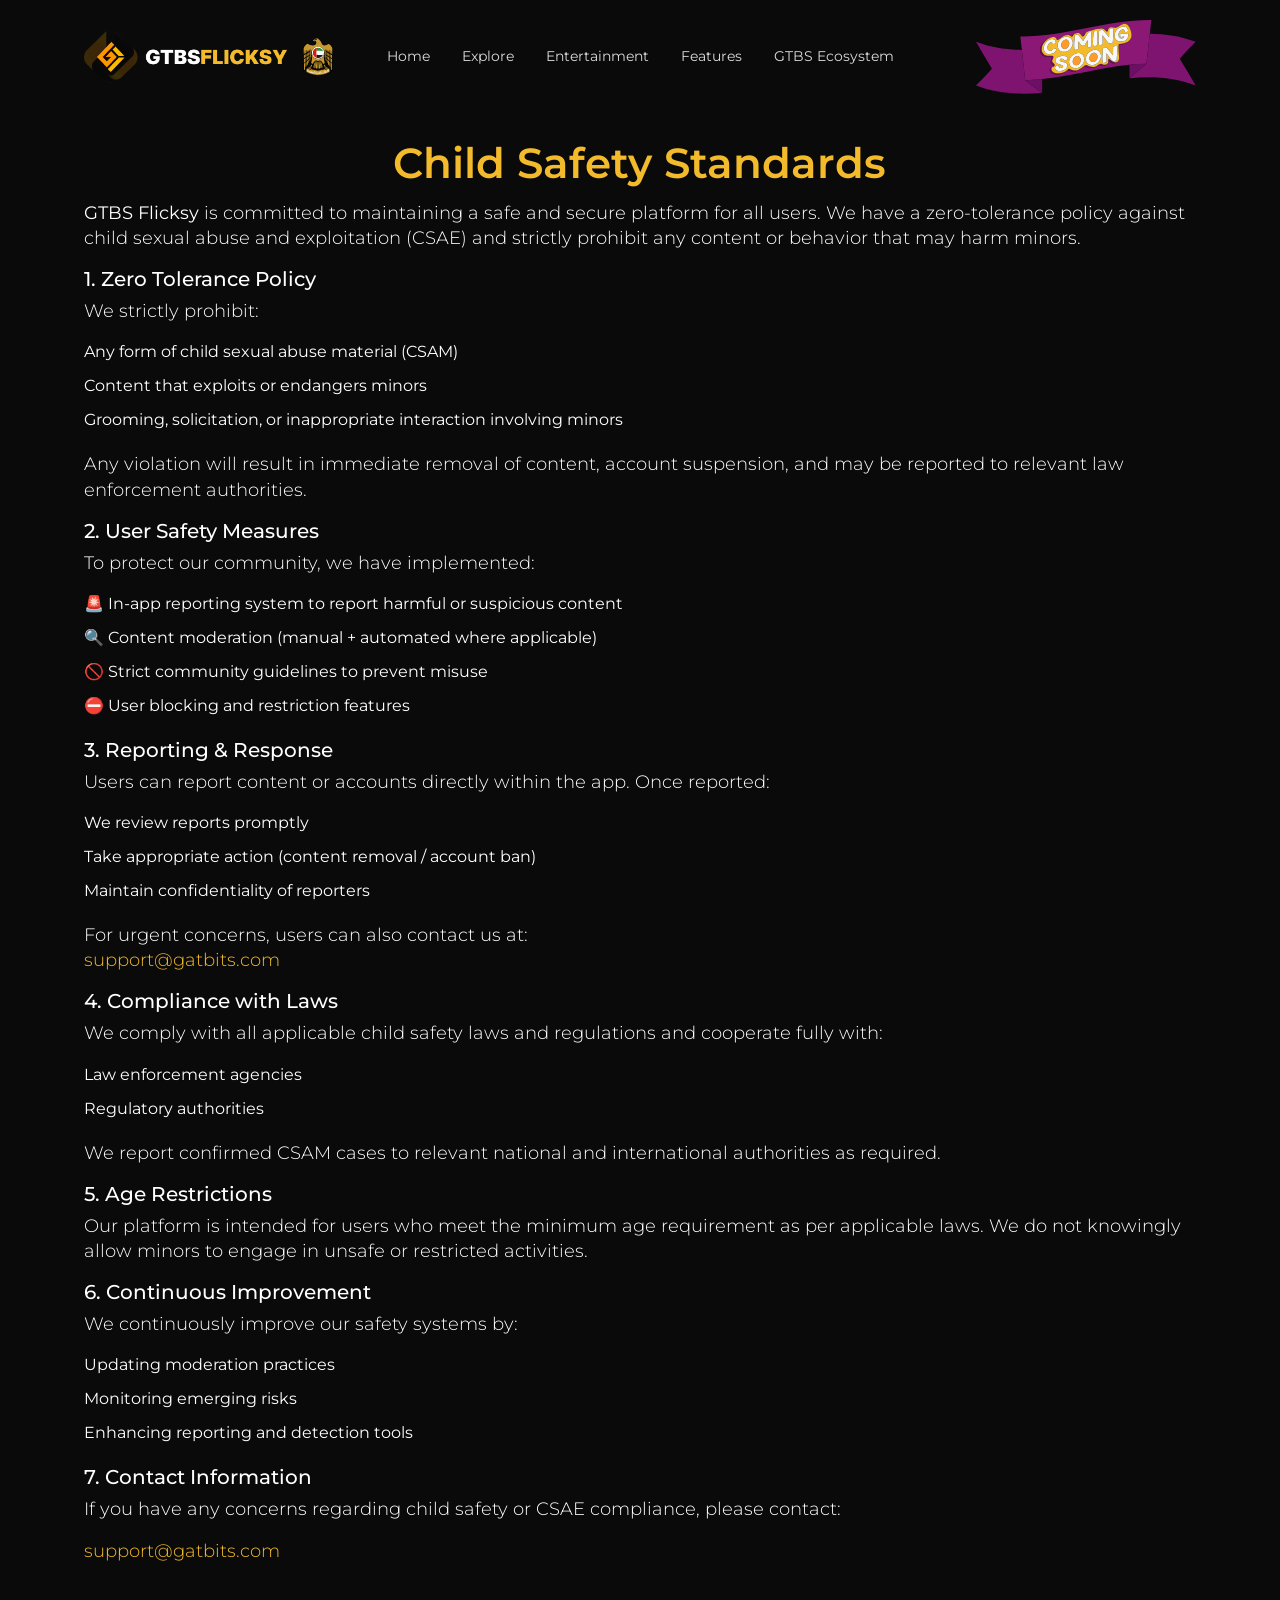
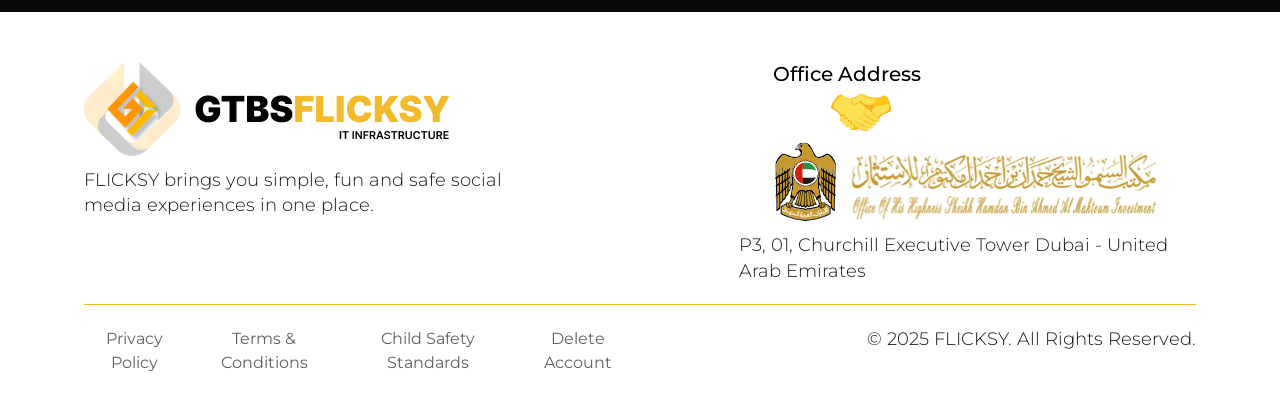
==== child-safety-standards.html @ e1924f6b "child page update" ====
<!DOCTYPE html>
<html lang="en">

<head>
<meta charset="UTF-8">
<meta name="viewport" content="width=device-width, initial-scale=1.0">

<title>Child Safety Standards (CSAE) | FLICKSY</title>

<link href="https://fonts.googleapis.com/css2?family=Montserrat:wght@100..900&display=swap" rel="stylesheet">
<link rel="stylesheet" href="css/bootstrap.min.css">
<link rel="stylesheet" href="css/style.css">

<link rel="icon" type="image/png" sizes="32x32" href="images/Union.png"/>

<script src="js/jquery.min.js"></script>
<script src="js/bootstrap.min.js"></script>
<script src="js/bootstrap.bundle.js"></script>
</head>


<body>


<header>

<div class="container">

<div class="row">

<div class="col-lg-3">
<div class="logo">
<a href="#">
<img class="eaglelogo" src="images/Eagle.svg">
<img src="images/logo.png">
</a>
</div>
</div>


<div class="col-lg-6">

<div class="navigation d-flex justify-content-center">

<nav class="navbar navbar-expand-lg">

<button class="navbar-toggler" type="button" data-bs-toggle="collapse" data-bs-target="#navbarSupportedContent">
<img src="images/toggle_icon.svg">
</button>

<div class="collapse navbar-collapse" id="navbarSupportedContent">

<ul class="navbar-nav">

<li class="nav-item">
<a class="nav-link" href="#home">Home</a>
</li>

<li class="nav-item">
<a class="nav-link" href="#explore">Explore</a>
</li>

<li class="nav-item">
<a class="nav-link" href="#entertainment">Entertainment</a>
</li>

<li class="nav-item">
<a class="nav-link" href="#screens">Features</a>
</li>

<li class="nav-item">
<a class="nav-link" href="#ecosystem">GTBS Ecosystem</a>
</li>

</ul>

</div>

</nav>

</div>

</div>



<div class="col-lg-3">

<div class="header_right">
<div class="comming_soon">
<img src="images/comming_soon_vector.svg">
</div>
</div>

</div>

</div>

</div>

</header>



<div class="privancy_cntblock top-section-gap">

<section class="faq_sec">

<div class="container">

<div class="row justify-content-center">

<div class="col-lg-8">

<div class="section-title">
<h1 class="text-gradient text-center">Child Safety Standards</h1>
<!-- <p class="text-center small mb-0"><strong>Effective date:</strong> <time datetime="2026-03-20">March 20, 2026</time></p> -->
</div>

</div>

</div>

</div>

</section>



<div class="container">

<div class="create-item-wrapper plicy_sec">

<p>
<strong>GTBS Flicksy</strong> is committed to maintaining a safe and secure platform for all users. We have a zero-tolerance policy against child sexual abuse and exploitation (CSAE) and strictly prohibit any content or behavior that may harm minors.
</p>

<h5>1. Zero Tolerance Policy</h5>

<p>We strictly prohibit:</p>

<ul>
<li>Any form of child sexual abuse material (CSAM)</li>
<li>Content that exploits or endangers minors</li>
<li>Grooming, solicitation, or inappropriate interaction involving minors</li>
</ul>

<p>Any violation will result in immediate removal of content, account suspension, and may be reported to relevant law enforcement authorities.</p>

<h5>2. User Safety Measures</h5>

<p>To protect our community, we have implemented:</p>

<ul>
<li>🚨 In-app reporting system to report harmful or suspicious content</li>
<li>🔍 Content moderation (manual + automated where applicable)</li>
<li>🚫 Strict community guidelines to prevent misuse</li>
<li>⛔ User blocking and restriction features</li>
</ul>

<h5>3. Reporting &amp; Response</h5>

<p>Users can report content or accounts directly within the app. Once reported:</p>

<ul>
<li>We review reports promptly</li>
<li>Take appropriate action (content removal / account ban)</li>
<li>Maintain confidentiality of reporters</li>
</ul>

<p>For urgent concerns, users can also contact us at:<br>
<a href="mailto:support@gatbits.com">support@gatbits.com</a></p>

<h5>4. Compliance with Laws</h5>

<p>We comply with all applicable child safety laws and regulations and cooperate fully with:</p>

<ul>
<li>Law enforcement agencies</li>
<li>Regulatory authorities</li>
</ul>

<p>We report confirmed CSAM cases to relevant national and international authorities as required.</p>

<h5>5. Age Restrictions</h5>

<p>Our platform is intended for users who meet the minimum age requirement as per applicable laws. We do not knowingly allow minors to engage in unsafe or restricted activities.</p>

<h5>6. Continuous Improvement</h5>

<p>We continuously improve our safety systems by:</p>

<ul>
<li>Updating moderation practices</li>
<li>Monitoring emerging risks</li>
<li>Enhancing reporting and detection tools</li>
</ul>

<h5>7. Contact Information</h5>

<p>If you have any concerns regarding child safety or CSAE compliance, please contact:</p>

<p><a href="mailto:support@gatbits.com">support@gatbits.com</a></p>

</div>

</div>

</div>



<footer>

<div class="container">

<div class="d-flex justify-content-between align-items-center">

<div class="logo_f">

<img src="images/logo2.png">

<div class="midfooter">
<p>FLICKSY brings you simple, fun and safe social media experiences in one place.</p>
</div>

</div>



<div class="address_footer lastchildfooter">

<h5><span>Office Address</span></h5>

<div class="address_cnt">

<div class="hand_shake_cntr">
<img src="images/hand_shake.svg">
</div>

<div class="footerlogo3">
<img src="images/footer_img.svg">
</div>

<p>P3, 01, Churchill Executive Tower Dubai - United Arab Emirates</p>

</div>

</div>

</div>



<div class="copyright d-flex align-items-center gap-2">

<div class="footermenu d-flex gap-2">

<a href="privacy-policy.html">Privacy Policy</a>

<a href="terms-and-conditions.html">Terms & Conditions</a>

<a href="child-safety-standards.html">Child Safety Standards</a>

<a href="delete-account.html">Delete Account</a>

</div>

<p>© 2025 FLICKSY. All Rights Reserved.</p>

</div>

</div>

</footer>



<script src="js/slick.js"></script>
<link rel="stylesheet" href="css/slick.css">

<script>

$('.autoplay_two').slick({

slidesToShow:3,
slidesToScroll:1,
autoplay:true,
autoplaySpeed:2000,

responsive:[

{breakpoint:1200,settings:{slidesToShow:3}},
{breakpoint:1024,settings:{slidesToShow:2}},
{breakpoint:768,settings:{slidesToShow:2}},
{breakpoint:576,settings:{slidesToShow:1,arrows:false}}

]

});

</script>


</body>
</html>
---- css/style.css ----
body {
    font-family: "Montserrat", sans-serif;
    background-color: #0A0A0A;
}

a {
    text-decoration: none;
    transition: 0.5s all;
}

img {
    max-width: 100%;
}

ul {
    list-style: none;
    padding: 0px;
    margin: 0px;
}

p {
    font-size: 20px;
    line-height: 140%;
    font-weight: 300;
}

h1 {
    font-size: 60px;
    line-height: 140%;
    font-weight: 600;
}

.h2,
h2 {
    font-size: 2.8rem;
    font-weight: 700;
}

.container,
.container-lg,
.container-md,
.container-sm,
.container-xl,
.container-xxl {
    max-width: 1510px;
    padding: 0px 20px;
}

header {
    padding: 20px 0px;
    position: relative;
    z-index: 666;
}

header .logo {
    max-width: 284px;
}

header .logo a {
    display: flex;
    align-items: center;
    gap: 15px;
    flex-direction: row-reverse;
    justify-content: left;
}

header .logo img.eaglelogo {
    width: 30px;
}


.navigation nav ul li a {
    font-size: 15px;
    color: #DADADA;
    padding: 0px;
    text-transform: capitalize;
}

header .row {
    align-items: center;
}

.navigation nav ul {
    gap: 42px;
    justify-content: start;
    width: 100%;
}

.navigation nav ul li a:focus{ color: #fff; }
.navigation nav ul li a:focus-visible { outline: none; box-shadow: none; }

.header_right {
    display: flex;
    justify-content: flex-end;
    gap: 28px;
    align-items: center;
}

.navbar-expand-lg {
    padding: 0px !important;
}

.navigation nav ul li a:hover {
    color: #F3BB2B;
}

.hero_banner_ {
    width: 100%;
    display: flex;
    min-height: 1010px;
    background-image: url("../images/herobg.svg");
    background-position: center;
    background-repeat: no-repeat;
    background-size: cover;
    color: #fff;
    justify-content: center;
    align-items: center;
    position: relative;
    margin-top: -150px;
}

.banner_content {
    text-align: left;
    color: #fff;
    width: 90%;
}

.comming_soon {
    max-width: 220px;
}


.hero_banner_ .row {
    align-items: center;
}

.btn_work a {
    padding: 18px 44px;
    background-color: #FF9B0F;
    border-radius: 50px;
    color: #000;
    font-size: 18px;
    font-weight: 700;
}

.hero_banner_ .btn_work p {
    padding: 18px 44px;
    background-color: #FF9B0F;
    border-radius: 50px;
    color: #000;
    font-size: 18px;
    font-weight: 700;
}

.btn_work a:hover {
    background-color: #d88c22;
}

.btn_work {
    display: inline-block;
    margin-top: 36px;
}

.banner_cnt p {
    padding-top: 10px;
}

.banner_vector {
    max-width: 630px;
}




section.aboutus_section {
    width: 100%;
    display: block;
    padding: 100px 0px;
    color: #000;
    background-color: #fff;
    background-image: url(../images/aboutbg.svg);
    background-position: center top;
    background-repeat: no-repeat;
}

section.aboutus_section h2 {
    width: 100%;
}

.about_vector {
    max-width: 720px;
}

.about_cnt_bl ul {
    display: flex;
    flex-direction: column;
    gap: 40px;
}

.about_cnt_bl ul li {
    display: flex;
    align-items: center;
    gap: 10px;
}

section.aboutus_section .row {
    padding-top: 20px;
    align-items: center;
    row-gap: 30px;
}

.about_cnt_bl {
    padding-top: 55px;
}

.features_section {
    width: 100%;
    display: block;
    padding: 100px 0px 0px;
}

.features_section .top_heading_cnt {
    width: 50%;
}

.features_bl_S {
    position: relative;
    background-color: #F5FDEB;
    padding: 70px 50px 10px 50px;
    border-radius: 22px;
    min-height: 430px;
    display: flex;
    flex-direction: column;
    justify-content: center;
}

.number_top {
    width: 94px;
    height: 82px;
    background-color: #030D03;
    color: #fff;
    display: flex;
    align-items: center;
    justify-content: center;
    font-size: 24px;
    border-radius: 25px 0px;
    position: absolute;
    left: 0px;
    top: 0px;
}

.features_bl_S h3 {
    font-size: 40px;
    font-weight: 700;
    color: #10410F;
}

.features_bl_S p {
    color: #555555;
    margin-bottom: 10px;
}

a.learnmore {
    font-size: 22px;
    color: #10410F;
}

.features_bl_S.twobg {
    background-color: #EBECFD;
}

.features_bl_S.threebg {
    background-color: #EBFAFD;
}

.features_bl_S.fourbg {
    background-color: #FDEBF6;
}

.features_bl_S.fivebg {
    background-color: #FDEBEB;
}

.features_bl_S.sixbg {
    background-color: #FDF4EB;
}

.coming_outer {
    width: 100%;
    padding: 80px 0px;
    background-color: #fff;
    background-image: url(../images/comingsoonbg.svg);
    background-position: center top;
    background-repeat: no-repeat;
}

.comingsoon_vector {
    max-width: 1050px;
    margin: 0 auto;
}

.socialmediabg {
    background-image: url(../images/social_mediabg.jpg);
    background-position: center top;
    background-repeat: no-repeat;
    background-color: #fff;
    padding: 135px 0px 50px;
    color: #fff;
}

.socialmediabg .autoplay_two {
    margin-top: 40px;
}

.categories_block {
    background-color: #fff;
    border-radius: 20px;
    box-shadow: 0px 5px 15px #00000040;
    color: #000;
    padding: 0px 50px;
    text-align: center;
}

.socialmediabg .comedy_series {
    max-width: 295px;
    margin: 0 auto;
}

.socialmediabg .cnt_comedy {
    padding-top: 50px;
}

.socialmediabg .slick-track {
    gap: 40px;
    display: flex;
    padding-bottom: 20px;
}














.slick-arrow {
    position: absolute;
    right: 30px;
    top: -60px;
}

.slick-prev {
    background-image: url(../images/rightarrow2.svg);
    background-position: right;
    background-repeat: no-repeat;
    width: 28px;
    height: 30px;
    background-color: transparent;
    font-size: 0px;
    border: none;
}

.slick-next {
    background-image: url(../images/rightarrow2.svg);
    background-position: right;
    background-repeat: no-repeat;
    margin-right: 50px;
    width: 28px;
    height: 30px;
    background-color: transparent;
    font-size: 0px;
    border: none;
    transform: rotate(180deg);
}

.slick-arrow:focus-visible {
    outline: none;
}



/* 
@keyframes floatBlur {
    0% {
        transform: translate(0, 0) scale(1);
    }

    25% {
        transform: translate(200px, 100px) scale(1.1);
    }

    50% {
        transform: translate(600px, 400px) scale(1.05);
    }

    75% {
        transform: translate(200px, 300px) scale(1.1);
    }

    100% {
        transform: translate(0, 0) scale(1);
    }
} */
.platform_s_cnt:hover h5 {
    transform: translateX(-140%);
}

.footermenu.d-flex.gap-2 {
    width: 100%;
}

.platform_s_cnt {
    position: relative;
    width: 97%;
    height: 410px;
    border-bottom-left-radius: 24px;
    cursor: pointer;
    border: 1px solid rgb(255 255 255 / 23%);
    border-radius: 5px;
    padding: 20px 20px 10px;
    overflow: hidden;
    color: #c7c7c7;
    margin-bottom: 50px;
    background: linear-gradient(143deg, rgba(16, 16, 16, 1) 0%, rgba(25, 42, 23, 1) 130%);
}

.platform_s_cnt.twobg {
    background: linear-gradient(143deg, rgba(16, 16, 16, 1) 0%, rgba(36, 29, 27, 1) 200%);
}

.platform_s_cnt.threebg {
    background: linear-gradient(143deg, rgba(16, 16, 16, 1) 0%, rgba(22, 38, 53, 1) 200%);
}

.platform_s_cnt.fourbg {
    background: linear-gradient(143deg, rgba(16, 16, 16, 1) 0%, rgba(42, 34, 54, 1) 200%);
}

.platform_s_cnt.fivebg {
    background: linear-gradient(143deg, rgba(16, 16, 16, 1) 0%, rgba(54, 46, 17, 1) 200%);
}

.top_bar {
    display: flex;
    width: 100%;
    align-items: center;
    justify-content: space-between;
    gap: 32px;
}

.platform_s_cnt h4 {
    font-size: 30px;
    font-weight: 500;
}

.platform_s_cnt h5 {
    font-size: 130px;
    font-weight: 400;
    margin: 20px 0px;
    color: transparent;
    -webkit-text-stroke: 1px #ffffff;
    text-stroke: 1px #ffffff;
    opacity: 0.2;
    line-height: 1;
    letter-spacing: 2px;
    white-space: nowrap;
    transform: translateX(0);
    transition: transform 2.5s ease;
}

.readbtn {
    justify-content: center;
    width: 80px;
    padding: 12px;
    height: 80px;
    transition: 1s;
    float: right;
    background-color: #ffffff0f;
    border-radius: 100px;
    display: flex;
    align-items: center;
    transform: rotate(-35deg);
}

.platform_s_cnt:hover .readbtn {
    background-color: #f3bb2b;
}


.top_bar h3 {
    font-weight: 800;
}



.beigns_ready_cta {
    padding: 10px 74px;
    min-height: 290px;
    color: #fff;
    width: 100%;
    border: 1px solid #262626;
    border-radius: 12px;
    background-image: url(../images/binge_bg.svg);
    background-position: center;
    background-repeat: no-repeat;
    display: flex;
    align-items: center;
    justify-content: center;
}

.beigns_ready_cta p {
    padding-top: 10px;
    color: #999;
    margin: 0px;
}

.beigns_ready_cta .row {
    align-items: center;
    width: 100%;
}

.entertainment_redefined {
    width: 100%;
    display: block;
    padding: 100px 0px 100px;
    color: #fff;
}

.cnt_enterment ul {
    display: flex;
    flex-direction: column;
    gap: 18px;
    margin-top: 30px;
}

.cnt_enterment ul li {
    display: flex;
    gap: 14px;
    align-items: center;
    font-size: 24px;
}

.entertainment_vector {
    max-width: 740px;
}

.entertainment_redefined p {
    margin: 20px 0px;
    color: #e2e2e2;
}

.slider {
    width: 100%;
    max-width: 100%;
    z-index: 666;
    padding-top: 30px;
}

section.ultimate_entertaintment_slide {
    width: 100%;
    color: #fff;
    text-align: center;
    padding: 0px 0px 100px;
    height: 100%;
    position: relative;
}

.ultimate_entertaintment_slide p.subtext {
    max-width: 70%;
    color: #d6d6d6;
    margin: 0 auto;
    padding-top: 12px;
}

.trading_series_setion {
    width: 100%;
    display: block;
    color: #fff;
}

.viewall a {
    font-size: 20px;
    color: #fff;
    transition: 1s;
}

.viewall a:hover {
    color: #f3bb2b;
}

.trading_series_setion ul {
    display: grid;
    grid-template-columns: repeat(5, 1fr);
    margin-top: 40px;
    gap: 12px;
}

.trading_series_setion ul li img {
    max-width: 245px;
}

.trading_series_setion ul li:last-child {
    display: none;
}

.privancy_cntblock ul{     padding-bottom: 20px;
    display: flex;
    flex-direction: column;
    gap: 10px; }

footer {
    width: 100%;
    position: relative;
    overflow: hidden;
    padding: 50px 0px 30px;
    text-align: center;
    color: #171717;
    background-color: #fff;
}

footer .d-flex p {
    width: 100%;
    font-size: 18px;
    text-align: left;
    margin: 0px;
    display: inline-block;
    padding: 0px;
    position: relative;
    z-index: 666;
}

footer .d-flex.align-items-center {
    align-items: start !important;
    gap: 80px;
}

.copyright {
    position: relative;
    border-top: 1px solid #F3BB2B;
    padding-top: 22px;
    margin-top: 20px;
}

footer .copyright p {
    margin: 0px;
    text-align: right;
}

.footermenu.d-flex.gap-2 a{ color: #0000009f; }

.logo_f {
    text-align: start;
    max-width: 474px;
}


section.ecosystem_section {
    width: 100%;
    display: block;
    background-color: #fff;
    position: relative;
    text-align: center;
    padding: 80px 0px;
    color: #000;
    background-color: #fff;
    background-image: url(../images/aboutbg.svg);
    background-position: center top;
    background-repeat: no-repeat;
}

section.ecosystem_section .container {
    position: relative;
    z-index: 666;
}

.ecosystem_section ul {
    display: flex;
    flex-wrap: wrap;
    gap: 24px;
    margin-top: 60px;
    align-items: center;
    justify-content: center;
}

.ecosystem_section ul li {
    width: 230px;
}

.ecosystem_section ul li a {
    color: #000;
    transition: 1s;
    font-size: 18px;
    text-align: center;
    background: #fff4ed69;
    border-radius: 5px;
    border: 1px solid #32323229;
    padding: 15px;
    display: flex;
    align-items: center;
    gap: 18px;
    justify-content: center;
}

.ecosystem_section p {
    max-width: 70%;
    margin: 0 auto;
    padding-top: 15px;
}

.ecosystem_section ul li a:hover {
    box-shadow: 0px 5px 15px #f3ba2b7e;
    transform: scale(1.1);
}

.socialmediabg .cnt_comedy {
    padding-bottom: 20px;
}


section.explore_categories.socialmediabg .d-flex p {
    width: 580px;
}

section.explore_categories.socialmediabg .top_heading_cnt {
    max-width: 570px;
}

.about_cnt_bl ul li h3 {
    font-weight: 600;
}

.about_cnt_bl ul li:nth-child(2) {
    padding-left: 50px;
}

.about_cnt_bl ul li:nth-child(4) {
    padding-left: 20px;
}


.hand_shake_cntr {
    position: relative;
}

.address_footer .lightlogo {
    width: 30px !important;
    margin-bottom: 15px;
}

.footerlogo3 img.lightlogo2 {
    width: 240px;
    margin-bottom: 10px;
    border: 1px solid #c7982e75;
    border-radius: 70px;
}

.address_footer.lastchildfooter {
    width: 457px;
    text-align: left;
    max-width: 100%;
}

.footerlogo3 {
    text-align: left;
}

.address_footer.lastchildfooter h5 {
    position: relative;
    left: 34px;
    color: #020202;
}

.hand_shake_cntr {
    width: 60px;
    position: relative;
    left: 92px;
}

.midfooter {
    margin-top: 12px;
}

.privancy_cntblock {
    color: #fff;
    padding: 20px 0px 32px;
}

.privancy_cntblock p {
    font-size: 18px;
}

.privancy_cntblock a {
    color: #f3bb2b;
}

.privancy_cntblock .text-gradient {
    color: #f3bb2b;
}

@media screen and (max-width:1500px) {

    h1 {
        font-size: 50px;
    }

    .container,
    .container-lg,
    .container-md,
    .container-sm,
    .container-xl,
    .container-xxl {
        max-width: 90%;
    }

    .hero_banner_ {
        padding: 200px 0px 80px;
        min-height: 700px;
    }

    .navigation nav ul li a {
        font-size: 14px;
    }

    .navigation nav ul {
        gap: 16px;
    }

}

@media screen and (max-width:1366px) {

    header .logo {
        max-width: 204px;
    }


    .features_bl_S h3 {
        font-size: 30px;
    }

    h1 {
        font-size: 42px;
    }

    .hero_banner_ {
        min-height: 580px;
    }

    .comingsoon_vector {
        max-width: 750px;
    }



}


@media screen and (max-width:1200px) {

    h1 {
        font-size: 40px;
    }

    .h2,
    h2 {
        font-size: 2rem;
    }

    p {
        font-size: 15px;
    }

    .hero_banner_ .btn_work p {
        padding: 10px 36px;
        font-size: 15px;
    }

    .about_cnt_bl ul li h3 {
        font-size: 22px;
    }

    .features_bl_S h3 {
        font-size: 24px;
    }

    a.learnmore {
        font-size: 18px;
    }

    .container,
    .container-lg,
    .container-md,
    .container-sm,
    .container-xl,
    .container-xxl {
        max-width: 95%;
    }

    .privancy_cntblock .text-gradient {
        font-size: 26px;
    }
    .privancy_cntblock p {
        font-size: 16px;
    }


    .btn_work a {
        padding: 14px 36px;
        font-size: 16px;
    }

    .hero_banner_ {
        min-height: 100%;
        padding: 150px 0px 50px;
    }

    .navigation nav ul {
        gap: 6px;
    }

    .navigation nav ul li a {
        font-size: 12px;
    }

    header .logo {
        max-width: 160px;
    }

    .platform_s_cnt h5 {
        font-size: 80px;
        margin: 20px 0px 50px;
    }

    .platform_s_cnt h4 {
        font-size: 24px;
    }

    .cnt_enterment ul li {
        font-size: 20px;
    }

    .features_bl_S {
        min-height: 300px; }


}


@media screen and (max-width:991px) {

    h1 {
        font-size: 32px;
    }

    .ecosystem_section ul li a {
        font-size: 15px;
    }

    .ecosystem_section ul li {
        width: 30%;
    }

    section.aboutus_section .row .col-sm-6 {
        width: 100%;
    }

    .about_cnt_bl ul li:nth-child(2) {
        padding-left: 0px;
    }

    .about_cnt_bl ul li:nth-child(4) {
        padding-left: 0px;
    }

    .ecosystem_section ul {
        margin-top: 30px;
    }

    .ecosystem_section p {
        max-width: 100%;
    }

    .banner_vector {
        max-width: 320px;
    }

    header .logo {
        max-width: 170px;
    }

    .header_right {
        display: none;
    }

    .navigation {
        width: 100%;
        justify-content: start !important;
    }

    button.navbar-toggler {
        position: absolute;
        right: 15px;
        top: 15px;
    }

    nav.navbar.navbar-expand-lg {
        position: absolute;
        padding: 0px !important;
        right: 0px;
        top: 0px;
        width: 100%;
        background-color: transparent;
        z-index: 999;
    }

    .navigation .container-fluid {
        padding: 0px;
    }

    .btn_work {
        margin-top: 18px;
    }

    section.aboutus_section {
        padding: 40px 0px;
    }

    .about_cnt_bl {
        padding-top: 10px;
    }

    .features_section {
        padding: 50px 0px 0px;
    }

    section.aboutus_section .row {
        flex-flow: column;
    }

    section.aboutus_section .row .col-sm-4 {
        width: 100%;
    }

    .navigation .navbar-collapse {
        background-color: #0a0a0a;
        padding: 15px;
    }

    section.ecosystem_section {
        padding: 40px 0px;
    }

    .socialmediabg .autoplay_two {
        margin-top: 0px;
    }

    .footermenu.d-flex.gap-2 a {
        font-size: 13px;
    }

    .privancy_cntblock p {
        font-size: 14px;
    }

    footer .d-flex p {
        font-size: 13px; }

    .features_bl_S {
        padding: 120px 50px 80px 50px;
        min-height: 100%;
    }

    header {
        position: relative;
    }

    .comingsoon_vector {
        max-width: 450px;
    }

    section.explore_categories {
        padding: 60px 0px;
    }



    .beigns_ready_cta {
        padding: 10px 15px;
        min-height: 250px;
    }

    .btn_work a {
        padding: 12px 30px;
        font-size: 14px;
    }

    .beigns_ready_cta .row {
        flex-direction: column;
        text-align: center;
    }

    .beigns_ready_cta .row .col-sm-9 {
        width: 100%;
    }

    .beigns_ready_cta .row .col-sm-3 {
        width: 100%;
    }

    section.ultimate_entertaintment_slide {
        padding: 0px 0px 50px;
    }



}



@media screen and (max-width:767px) {

    .hero_banner_ {
        min-height: 100%;
        padding: 150px 0px 30px;
    }

    header .logo a {
        gap: 10px;
    }

    .hero_banner_ .btn_work p {
        padding: 8px 32px;
        margin: 0px;
        font-size: 14px;
    }

    footer .d-flex.align-items-center {
        gap: 20px;
    }

    .about_cnt_bl ul li img {
        max-width: 36px;
    }

    header .logo img.eaglelogo {
        width: 22px;
    }

    .about_cnt_bl ul li:nth-child(2) {
        padding-left: 0px;
    }

    .about_cnt_bl ul li:nth-child(4) {
        padding-left: 0px;
    }

    .about_cnt_bl ul {
        gap: 5px;
    }

    section.aboutus_section .row {
        flex-flow: column;
        row-gap: 24px;
        padding-top: 0px;
    }

    section.explore_categories.socialmediabg .d-flex p {
        width: 90%;
    }

    .socialmediabg .cnt_comedy {
        padding-top: 30px;
    }

    .logo_f {
        max-width: 290px;
        margin: 0 auto;
    }

    .address_footer.lastchildfooter h5 {
        left: 0px;
        width: 100%;
    }

    .hand_shake_cntr {
        left: 0px;
        margin: 0 auto;
    }

    .address_footer.lastchildfooter {
        text-align: center;
        width: 100%;
    }

    .footerlogo3 {
        text-align: center;
    }

    footer .d-flex p {
        width: 100%;
        font-size: 15px;
        text-align: center;
    }

    .about_cnt_bl ul li h3 {
        font-size: 16px;
    }

    .number_top {
        width: 70px;
        height: 58px;
        font-size: 18px;
    }

    .features_bl_S h3 {
        font-size: 20px;
    }

    a.learnmore {
        font-size: 15px;
    }

    .features_bl_S {
        padding: 80px 30px 30px 40px;
        text-align: center;
    }

    .coming_outer {
        padding: 30px 0px;
    }

    .comingsoon_vector {
        max-width: 230px;
    }


    .features_section .top_heading_cnt {
        width: 100%;
    }

    .features_section {
        padding: 30px 0px 0px;
    }

    .features_bl_S {
        padding: 80px 30px 30px 30px;
        min-height: 100%;
    }

    .justify-content-between {
        flex-direction: column;
        text-align: center;
    }

    section.aboutus_section {
        padding: 30px 0px;
    }

    .about_vector {
        max-width: 300px;
        margin: 0 auto;
    }

    h1 {
        font-size: 26px;
    }

    .h2,
    h2 {
        font-size: 1.5rem;
    }

    p {
        font-size: 14px;
    }

    section.ecosystem_section {
        padding: 35px 0px 20px;
    }

    .ecosystem_section ul li {
        width: auto;
    }

    .ecosystem_section ul {
        gap: 12px;
    }

    .trading_series_setion ul li:last-child {
        display: block;
    }

    .banner_cnt {
        text-align: center;
    }

    .container,
    .container-lg,
    .container-md,
    .container-sm,
    .container-xl,
    .container-xxl {
        max-width: 100%;
    }

    .btn_work {
        margin-top: 15px;
    }

    .banner_vector {
        max-width: 220px;
        margin: 0 auto;
        padding-top: 20px;
    }

    .hero_banner_ {
        min-height: 100%;
    }

    header {
        padding: 10px 0px 20px;
    }

    nav.navbar.navbar-expand-lg {
        padding: 0px !important;
        background-color: transparent !important;
    }

    button.navbar-toggler {
        right: 5px;
        top: 18px;
    }

    header .container-fluid {
        background-color: #0a0a0a;
    }

    header .navbar-collapse {
        padding: 20px 10px;
    }

    section.explore_categories {
        padding: 30px 0px;
        text-align: center;
    }

    section.explore_categories p {
        font-size: 14px;
        margin-top: 15px;
    }

    section.explore_categories .autoplay_two {
        padding-top: 10px;
    }




    .platform_s_cnt h5 {
        font-size: 50px;
    }

    .platform_s_cnt {
        width: 100%;
        height: 100%;
        margin-bottom: 30px;
    }


    .readbtn {
        width: 50px;
        padding: 10px;
        height: 50px;
    }
    .privancy_cntblock .text-gradient {
        font-size: 22px;
    }

    .privancy_cntblock p {
        font-size: 14px;
    }

    .privancy_cntblock ul li{
        font-size: 14px;
    }


    .beigns_ready_cta {
        min-height: 210px;
    }

    .entertainment_redefined {
        padding: 40px 0px 40px;
    }

    .cnt_enterment ul li {
        font-size: 14px;
    }

    .cnt_enterment ul li img {
        width: 22px;
    }

    .ultimate_entertaintment_slide .nav-buttons button {
        width: 30px;
        height: 30px;
        line-height: 10px;
        font-size: 16px;
    }

    .cnt_enterment ul {
        gap: 12px;
        margin-top: 24px;
    }

    .entertainment_vector {
        margin-top: 32px;
    }

    .entertainment_redefined .row {
        flex-direction: column;
    }

    .entertainment_redefined .row .col-sm-6 {
        width: 100%;
    }

    .hero_banner_ .row {
        flex-direction: column;
        gap: 20px;
    }

    .hero_banner_ .row .col-sm-6 {
        width: 100%;
    }

    .trading_series_setion ul {
        grid-template-columns: repeat(2, 1fr);
    }

    .viewall a {
        font-size: 15px;
    }

    footer p {
        font-size: 14px;
    }

    footer {
        padding: 30px 0px;
    }

    .ecosystem_section ul li a {
        font-size: 14px;
        padding: 10px;
    }

    .socialmediabg .cnt_comedy h4 {
        font-size: 18px;
    }

    section.aboutus_section .row .col-sm-6 {
        width: 100%;
    }

    section.aboutus_section .features_section .row {
        padding-top: 40px;
    }

    .hero_banner_ .row .col-sm-7 {
        width: 100%;
    }

}

@media screen and ( max-width:580px) {

    .copyright.d-flex.align-items-center.gap-2 {
        flex-direction: column;
        gap: 20px !important;
    }

    .footermenu.d-flex.gap-2 a {
        font-size: 13px;
    }

}
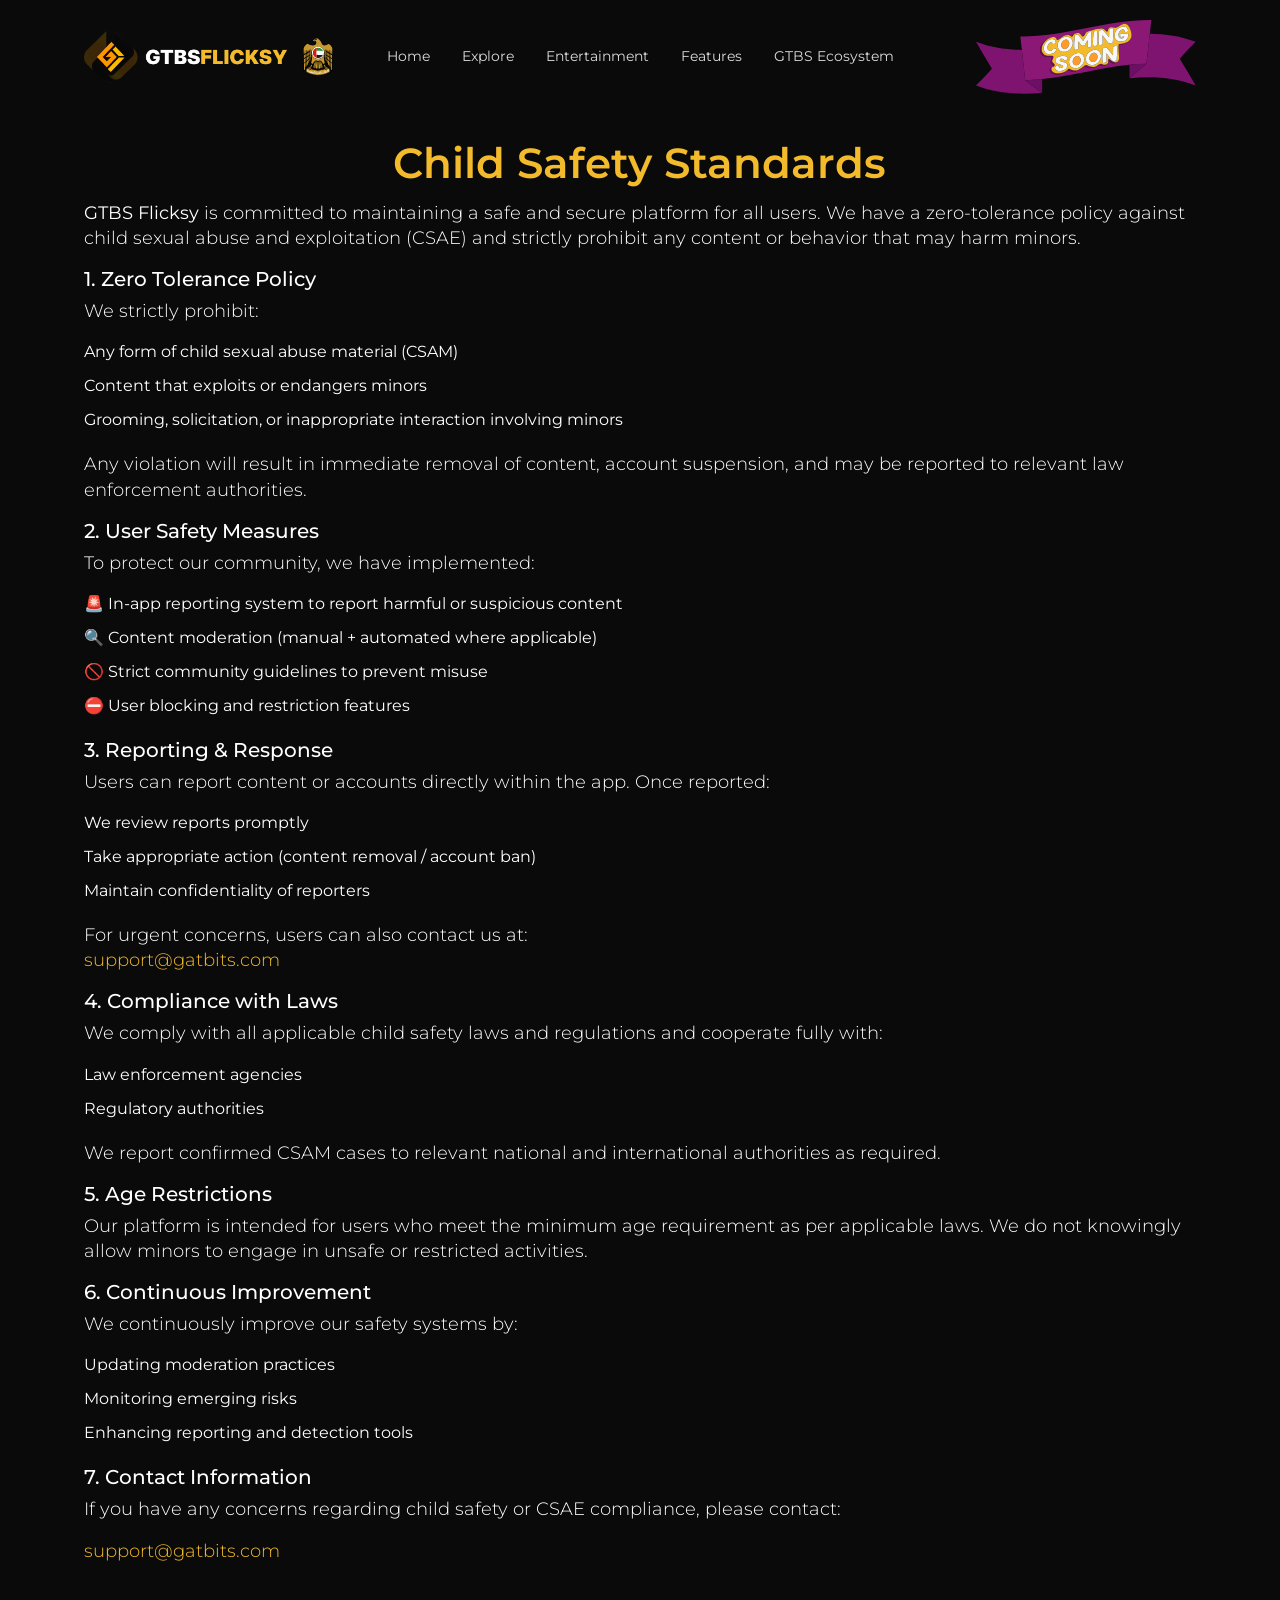
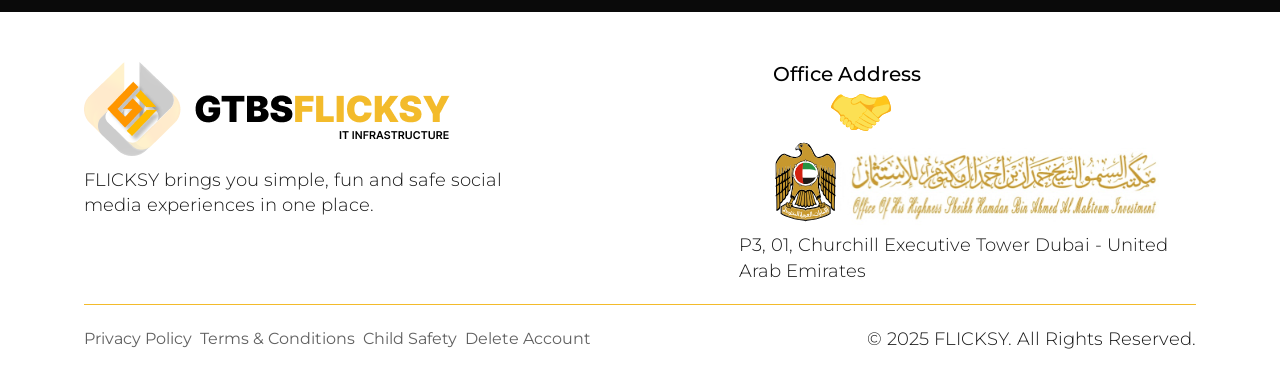
==== commit 2be6af3d: "all  pages link updates" ====
--- a/child-safety-standards.html
+++ b/child-safety-standards.html
@@ -260,8 +260,8 @@
 
 <a href="terms-and-conditions.html">Terms & Conditions</a>
 
-<a href="child-safety-standards.html">Child Safety Standards</a>
-
+
+<a href="child-safety-standards.html">Child Safety</a>
 <a href="delete-account.html">Delete Account</a>
 
 </div>
